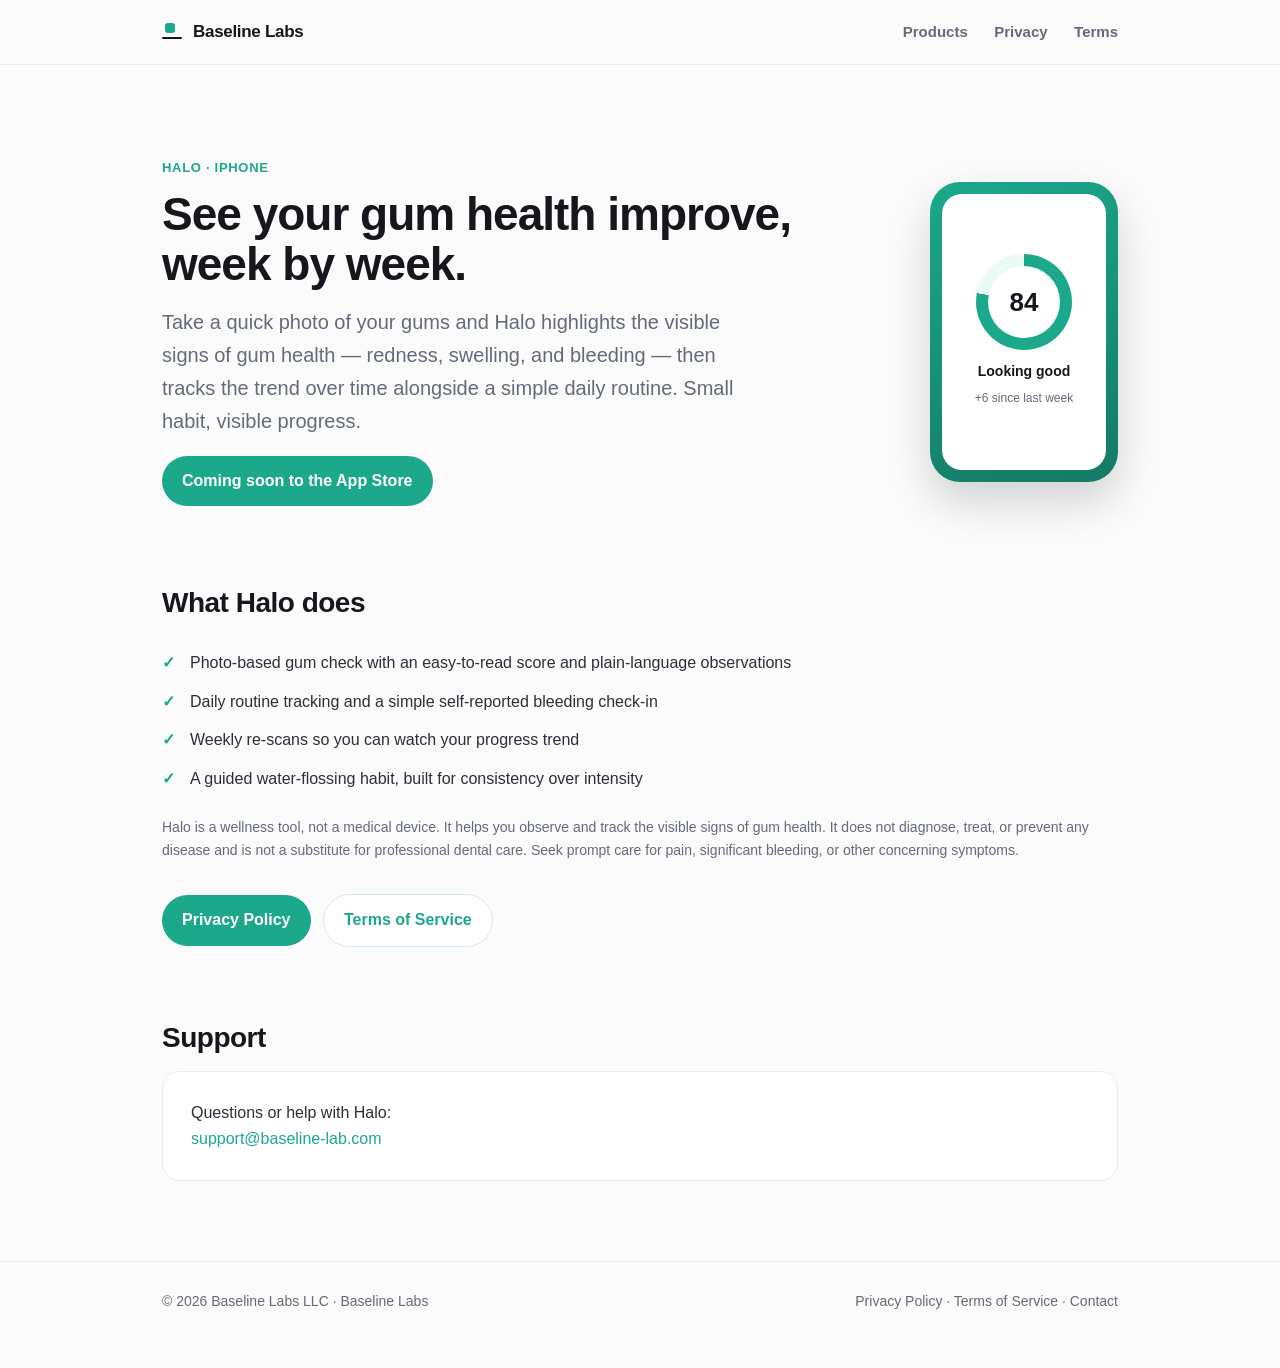
==== halo/index.html @ fb46b7c4 "Redesign as a product-studio site with per-product IA Reposition Baseline Labs as a domain-agnostic " ====
<!doctype html>
<html lang="en">
<head>
  <meta charset="utf-8" />
  <meta name="viewport" content="width=device-width, initial-scale=1" />
  <title>Halo — see your gum health improve, week by week</title>
  <meta name="description" content="Halo is a gum-health wellness app for iPhone. Take a quick photo, track the visible signs of gum health, and build a daily routine. A wellness tool, not a medical device." />
  <link rel="stylesheet" href="/styles.css" />
</head>
<body class="theme-halo">
  <header class="site-header">
    <div class="wrap">
      <a class="brand" href="/"><span class="mark"></span> Baseline Labs</a>
      <nav class="nav">
        <a href="/#products">Products</a>
        <a href="/halo/privacy.html">Privacy</a>
        <a href="/halo/terms.html">Terms</a>
      </nav>
    </div>
  </header>

  <main>
    <div class="wrap">
      <section class="hero">
        <div class="product-card featured" style="border:none; background:transparent; padding:0">
          <div class="pc-body">
            <div class="eyebrow">Halo · iPhone</div>
            <h1>See your gum health improve, week by week.</h1>
            <p class="lead">
              Take a quick photo of your gums and Halo highlights the visible signs of gum health —
              redness, swelling, and bleeding — then tracks the trend over time alongside a simple daily
              routine. Small habit, visible progress.
            </p>
            <div>
              <a class="btn" href="#" aria-disabled="true">Coming soon to the App Store</a>
            </div>
          </div>
          <div class="phone" aria-hidden="true">
            <div class="screen">
              <div class="ring"><span>84</span></div>
              <div class="cap">Looking good</div>
              <div class="sub">+6 since last week</div>
            </div>
          </div>
        </div>
      </section>

      <section>
        <div class="section-head">
          <h2>What Halo does</h2>
        </div>
        <ul class="feature-list">
          <li>Photo-based gum check with an easy-to-read score and plain-language observations</li>
          <li>Daily routine tracking and a simple self-reported bleeding check-in</li>
          <li>Weekly re-scans so you can watch your progress trend</li>
          <li>A guided water-flossing habit, built for consistency over intensity</li>
        </ul>
        <p class="disclaimer">
          Halo is a wellness tool, not a medical device. It helps you observe and track the visible signs of
          gum health. It does not diagnose, treat, or prevent any disease and is not a substitute for
          professional dental care. Seek prompt care for pain, significant bleeding, or other concerning
          symptoms.
        </p>
        <div>
          <a class="btn" href="/halo/privacy.html">Privacy Policy</a>
          <a class="btn ghost" href="/halo/terms.html">Terms of Service</a>
        </div>
      </section>

      <section id="contact">
        <h2>Support</h2>
        <div class="contact">
          <p style="margin:0">
            Questions or help with Halo:<br />
            <a href="mailto:support@baseline-lab.com">support@baseline-lab.com</a>
          </p>
        </div>
      </section>
    </div>
  </main>

  <footer class="site-footer">
    <div class="wrap">
      <span>© 2026 Baseline Labs LLC · <a href="/">Baseline Labs</a></span>
      <span>
        <a href="/halo/privacy.html">Privacy Policy</a> ·
        <a href="/halo/terms.html">Terms of Service</a> ·
        <a href="mailto:support@baseline-lab.com">Contact</a>
      </span>
    </div>
  </footer>
</body>
</html>
---- styles.css ----
/* Baseline Labs — product studio site. Static, no build step.
   Parent brand is neutral; each product overrides --accent via a theme class
   on <body> (e.g. .theme-halo). Add a product = pick a color, drop a card. */
:root {
  --ink: #15171c;
  --body: #2b2f38;
  --muted: #646b78;
  --line: #e9ebef;
  --bg: #fbfbfc;
  --surface: #ffffff;

  /* Parent (Baseline Labs) accent — calm indigo */
  --accent: #4b56d2;
  --accent-soft: #eef0fd;
  --accent-line: #d8ddfa;

  --maxw: 1000px;
  --radius: 16px;
}
/* Per-product theme: Halo = teal */
.theme-halo {
  --accent: #1CA88B;
  --accent-soft: #eafaf5;
  --accent-line: #cdeee4;
}

* { box-sizing: border-box; }
html { scroll-behavior: smooth; }
body {
  margin: 0; background: var(--bg); color: var(--body);
  font: 16px/1.65 -apple-system, BlinkMacSystemFont, "Segoe UI", Roboto, Helvetica, Arial, sans-serif;
  -webkit-font-smoothing: antialiased;
}
a { color: var(--accent); text-decoration: none; }
a:hover { text-decoration: underline; }
.wrap { max-width: var(--maxw); margin: 0 auto; padding: 0 22px; }
.narrow { max-width: 720px; }

/* Header */
.site-header {
  position: sticky; top: 0; z-index: 10;
  background: rgba(251,251,252,0.86); backdrop-filter: saturate(180%) blur(10px);
  border-bottom: 1px solid var(--line);
}
.site-header .wrap { display: flex; align-items: center; justify-content: space-between; height: 64px; }
.brand { display: flex; align-items: center; gap: 11px; font-weight: 800; color: var(--ink); letter-spacing: -0.3px; font-size: 17px; }
.brand:hover { text-decoration: none; }
/* CSS-only "baseline" mark: a small square resting on a baseline */
.mark { position: relative; width: 20px; height: 20px; display: inline-block; flex: 0 0 auto; }
.mark::before { content: ""; position: absolute; left: 3px; top: 1px; width: 10px; height: 10px; background: var(--accent); border-radius: 3px; }
.mark::after  { content: ""; position: absolute; left: 0; bottom: 3px; width: 20px; height: 2px; background: var(--ink); border-radius: 2px; }
.nav a { color: var(--muted); font-weight: 600; font-size: 15px; margin-left: 22px; }
.nav a:hover { color: var(--ink); text-decoration: none; }

/* Hero */
.hero { padding: 92px 0 40px; }
.eyebrow { color: var(--accent); font-weight: 700; letter-spacing: 0.7px; text-transform: uppercase; font-size: 13px; }
h1 { font-size: 46px; line-height: 1.08; letter-spacing: -1px; color: var(--ink); margin: 12px 0 16px; max-width: 760px; }
.hero .lead { font-size: 20px; color: var(--muted); max-width: 600px; }

/* Sections */
section { padding: 34px 0; }
.section-head { margin-bottom: 8px; }
h2 { font-size: 28px; letter-spacing: -0.5px; color: var(--ink); margin: 0 0 6px; }
h3 { font-size: 18px; color: var(--ink); margin: 0 0 6px; }
.lead { color: var(--muted); max-width: 640px; }

/* Products grid */
.products { display: grid; grid-template-columns: 1fr 1fr; gap: 18px; margin-top: 24px; }
.product-card {
  background: var(--surface); border: 1px solid var(--line); border-radius: 20px;
  padding: 26px; display: flex; flex-direction: column; transition: border-color .15s, transform .15s;
}
.product-card:hover { text-decoration: none; border-color: var(--accent-line); transform: translateY(-2px); }
.product-card.featured { grid-column: 1 / -1; flex-direction: row; gap: 28px; align-items: center; }
.product-card .pc-body { flex: 1; }
.product-logo {
  width: 52px; height: 52px; border-radius: 14px; display: grid; place-items: center;
  font-size: 26px; margin-bottom: 14px;
}
.product-card.featured .product-logo { margin-bottom: 0; }
.tag {
  display: inline-block; background: var(--accent-soft); border: 1px solid var(--accent-line);
  color: var(--accent); font-weight: 700; font-size: 11px; letter-spacing: 0.5px;
  text-transform: uppercase; padding: 4px 10px; border-radius: 999px; margin-bottom: 12px;
}
.product-card h3 { font-size: 22px; }
.product-card p { color: var(--muted); margin: 6px 0 0; }
.product-card .cta-row { margin-top: 16px; font-weight: 700; color: var(--accent); }
.more-card {
  border: 1px dashed var(--line); background: transparent; color: var(--muted);
  display: grid; place-items: center; text-align: center; min-height: 150px; border-radius: 20px;
}
@media (max-width: 760px) {
  .products { grid-template-columns: 1fr; }
  .product-card.featured { flex-direction: column; align-items: flex-start; }
  h1 { font-size: 34px; }
}

/* Phone mockup (CSS-only, asset-free) */
.phone {
  width: 188px; height: 300px; border-radius: 30px; flex: 0 0 auto;
  background: linear-gradient(160deg, var(--accent), color-mix(in srgb, var(--accent) 60%, #08352c));
  padding: 12px; box-shadow: 0 20px 40px rgba(20,30,28,0.18);
}
.phone .screen {
  width: 100%; height: 100%; border-radius: 20px; background: #fff;
  display: flex; flex-direction: column; align-items: center; justify-content: center; gap: 6px;
}
.phone .ring {
  width: 96px; height: 96px; border-radius: 50%;
  background: conic-gradient(var(--accent) 78%, var(--accent-soft) 0);
  display: grid; place-items: center; margin-bottom: 4px;
}
.phone .ring span { width: 72px; height: 72px; border-radius: 50%; background: #fff; display: grid; place-items: center; font-weight: 800; font-size: 26px; color: var(--ink); }
.phone .cap { font-weight: 800; color: var(--ink); font-size: 14px; }
.phone .sub { color: var(--muted); font-size: 12px; }

/* Values band */
.values { display: grid; grid-template-columns: repeat(3, 1fr); gap: 18px; margin-top: 22px; }
.value { background: var(--surface); border: 1px solid var(--line); border-radius: var(--radius); padding: 22px; }
.value .vi { font-size: 20px; }
@media (max-width: 760px) { .values { grid-template-columns: 1fr; } }

/* Buttons */
.btn {
  display: inline-block; margin-top: 18px; background: var(--accent); color: #fff;
  font-weight: 700; padding: 12px 20px; border-radius: 999px;
}
.btn:hover { text-decoration: none; opacity: 0.92; }
.btn.ghost { background: var(--surface); color: var(--accent); border: 1px solid var(--accent-line); margin-left: 8px; }
.feature-list { list-style: none; padding: 0; margin: 18px 0 0; }
.feature-list li { padding: 6px 0 6px 28px; position: relative; color: var(--body); }
.feature-list li::before { content: "✓"; color: var(--accent); font-weight: 800; position: absolute; left: 0; }
.disclaimer { color: var(--muted); font-size: 14px; margin-top: 18px; }

/* Contact */
.contact { background: var(--surface); border: 1px solid var(--line); border-radius: 18px; padding: 28px; margin-top: 10px; }

/* Legal pages */
.legal { padding: 44px 0 70px; }
.legal .meta { color: var(--muted); font-size: 14px; margin: 4px 0 26px; }
.legal h2 { font-size: 20px; margin: 32px 0 8px; }
.legal h3 { font-size: 16px; margin: 18px 0 4px; }
.callout { background: var(--accent-soft); border: 1px solid var(--accent-line); border-radius: 12px; padding: 14px 16px; margin: 18px 0; }
table { width: 100%; border-collapse: collapse; margin: 12px 0; font-size: 14px; }
th, td { text-align: left; padding: 9px 10px; border-bottom: 1px solid var(--line); vertical-align: top; }
th { color: var(--muted); }

/* Footer */
.site-footer { border-top: 1px solid var(--line); margin-top: 46px; padding: 28px 0 54px; color: var(--muted); font-size: 14px; }
.site-footer .wrap { display: flex; flex-wrap: wrap; gap: 8px 18px; align-items: center; justify-content: space-between; }
.site-footer a { color: var(--muted); }
.site-footer a:hover { color: var(--ink); }
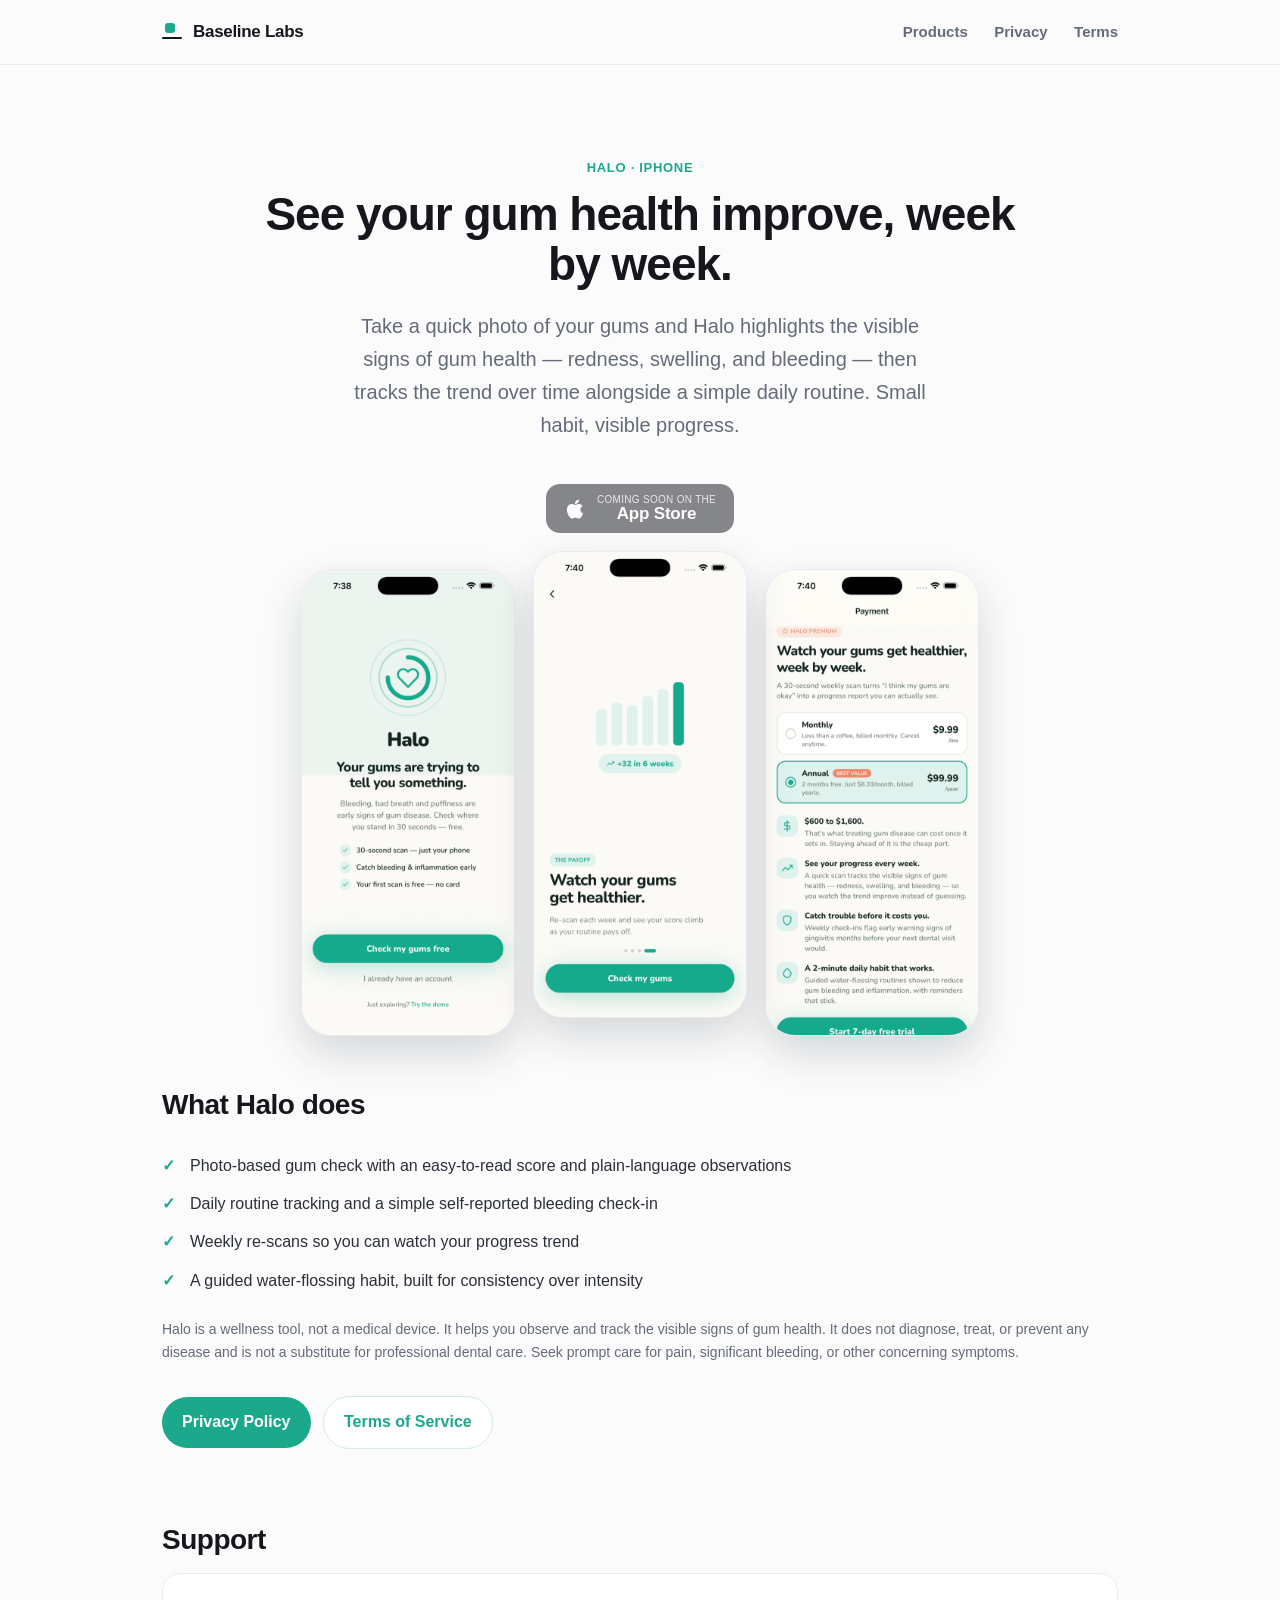
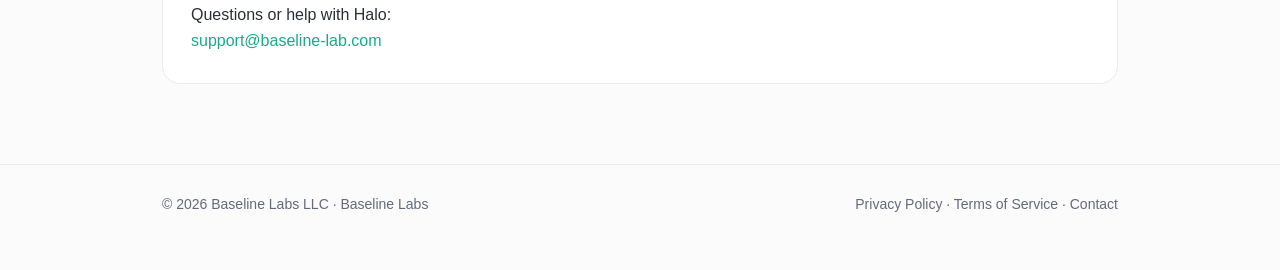
==== commit 4abc02bc: "Halo page: real App Store screenshots + App Store badge Replace the CSS phone mockup with the three " ====
--- a/halo/index.html
+++ b/halo/index.html
@@ -21,27 +21,28 @@
 
   <main>
     <div class="wrap">
-      <section class="hero">
-        <div class="product-card featured" style="border:none; background:transparent; padding:0">
-          <div class="pc-body">
-            <div class="eyebrow">Halo · iPhone</div>
-            <h1>See your gum health improve, week by week.</h1>
-            <p class="lead">
-              Take a quick photo of your gums and Halo highlights the visible signs of gum health —
-              redness, swelling, and bleeding — then tracks the trend over time alongside a simple daily
-              routine. Small habit, visible progress.
-            </p>
-            <div>
-              <a class="btn" href="#" aria-disabled="true">Coming soon to the App Store</a>
-            </div>
-          </div>
-          <div class="phone" aria-hidden="true">
-            <div class="screen">
-              <div class="ring"><span>84</span></div>
-              <div class="cap">Looking good</div>
-              <div class="sub">+6 since last week</div>
-            </div>
-          </div>
+      <section class="hero" style="text-align:center; padding-bottom:12px">
+        <div class="eyebrow">Halo · iPhone</div>
+        <h1 style="margin-left:auto; margin-right:auto">See your gum health improve, week by week.</h1>
+        <p class="lead" style="margin-left:auto; margin-right:auto">
+          Take a quick photo of your gums and Halo highlights the visible signs of gum health —
+          redness, swelling, and bleeding — then tracks the trend over time alongside a simple daily
+          routine. Small habit, visible progress.
+        </p>
+
+        <!-- App Store badge. Halo is in TestFlight, not publicly released yet, so this is
+             intentionally not linked. When the app goes live, replace this <span> with:
+             <a class="appstore-badge" href="https://apps.apple.com/app/id6757731255"> ... </a>
+             and change the small line to "DOWNLOAD ON THE". -->
+        <span class="appstore-badge soon" title="Halo is in beta — coming soon to the App Store">
+          <svg viewBox="0 0 384 512" fill="currentColor" aria-hidden="true"><path d="M318.7 268.7c-.2-36.7 16.4-64.4 50-84.8-18.8-26.9-47.2-41.7-84.7-44.6-35.5-2.8-74.3 20.7-88.5 20.7-15 0-49.4-19.7-76.4-19.7C63.3 141.2 4 184.8 4 273.5q0 39.3 14.4 81.2c12.8 36.7 59 126.7 107.2 125.2 25.2-.6 43-17.9 75.8-17.9 31.8 0 48.3 17.9 76.4 17.9 48.6-.7 90.4-82.5 102.6-119.3-65.2-30.7-61.7-90-61.7-91.9zm-56.6-164.2c27.3-32.4 24.8-61.9 24-72.5-24.1 1.4-52 16.4-67.9 34.9-17.5 19.8-27.8 44.3-25.6 71.9 26.1 2 49.9-11.4 69.5-34.3z"/></svg>
+          <span class="ab-txt"><small>COMING SOON ON THE</small><b>App&nbsp;Store</b></span>
+        </span>
+
+        <div class="screens">
+          <div class="shot"><img src="/halo/img/01-landing.png" width="214" height="465" loading="lazy" alt="Halo — your gums are trying to tell you something" /></div>
+          <div class="shot raise"><img src="/halo/img/02-onboarding.png" width="214" height="465" loading="lazy" alt="Halo — watch your gums get healthier, week by week" /></div>
+          <div class="shot"><img src="/halo/img/03-paywall.png" width="214" height="465" loading="lazy" alt="Halo Premium plans" /></div>
         </div>
       </section>
 
--- a/styles.css
+++ b/styles.css
@@ -97,24 +97,24 @@
   h1 { font-size: 34px; }
 }
 
-/* Phone mockup (CSS-only, asset-free) */
-.phone {
-  width: 188px; height: 300px; border-radius: 30px; flex: 0 0 auto;
-  background: linear-gradient(160deg, var(--accent), color-mix(in srgb, var(--accent) 60%, #08352c));
-  padding: 12px; box-shadow: 0 20px 40px rgba(20,30,28,0.18);
+/* Phone screenshots showcase */
+.screens { display: flex; gap: 18px; justify-content: center; align-items: flex-start; flex-wrap: wrap; margin-top: 36px; }
+.shot { width: 214px; border-radius: 30px; overflow: hidden; background: #fff; border: 1px solid var(--line); box-shadow: 0 18px 42px rgba(20,30,28,0.16); }
+.shot img { width: 100%; display: block; }
+.shot.raise { transform: translateY(-18px); }
+@media (max-width: 760px) { .shot { width: 168px; } .shot.raise { transform: none; } }
+
+/* App Store badge */
+.appstore-badge {
+  display: inline-flex; align-items: center; gap: 11px; background: #111418; color: #fff;
+  padding: 10px 18px; border-radius: 14px; margin-top: 22px; line-height: 1.1;
 }
-.phone .screen {
-  width: 100%; height: 100%; border-radius: 20px; background: #fff;
-  display: flex; flex-direction: column; align-items: center; justify-content: center; gap: 6px;
-}
-.phone .ring {
-  width: 96px; height: 96px; border-radius: 50%;
-  background: conic-gradient(var(--accent) 78%, var(--accent-soft) 0);
-  display: grid; place-items: center; margin-bottom: 4px;
-}
-.phone .ring span { width: 72px; height: 72px; border-radius: 50%; background: #fff; display: grid; place-items: center; font-weight: 800; font-size: 26px; color: var(--ink); }
-.phone .cap { font-weight: 800; color: var(--ink); font-size: 14px; }
-.phone .sub { color: var(--muted); font-size: 12px; }
+.appstore-badge:hover { text-decoration: none; opacity: 0.92; }
+.appstore-badge svg { width: 22px; height: 22px; flex: 0 0 auto; }
+.appstore-badge .ab-txt { display: flex; flex-direction: column; }
+.appstore-badge .ab-txt small { font-size: 10px; opacity: 0.82; letter-spacing: 0.3px; }
+.appstore-badge .ab-txt b { font-size: 17px; font-weight: 700; letter-spacing: -0.2px; }
+.appstore-badge.soon { opacity: 0.5; pointer-events: none; }
 
 /* Values band */
 .values { display: grid; grid-template-columns: repeat(3, 1fr); gap: 18px; margin-top: 22px; }
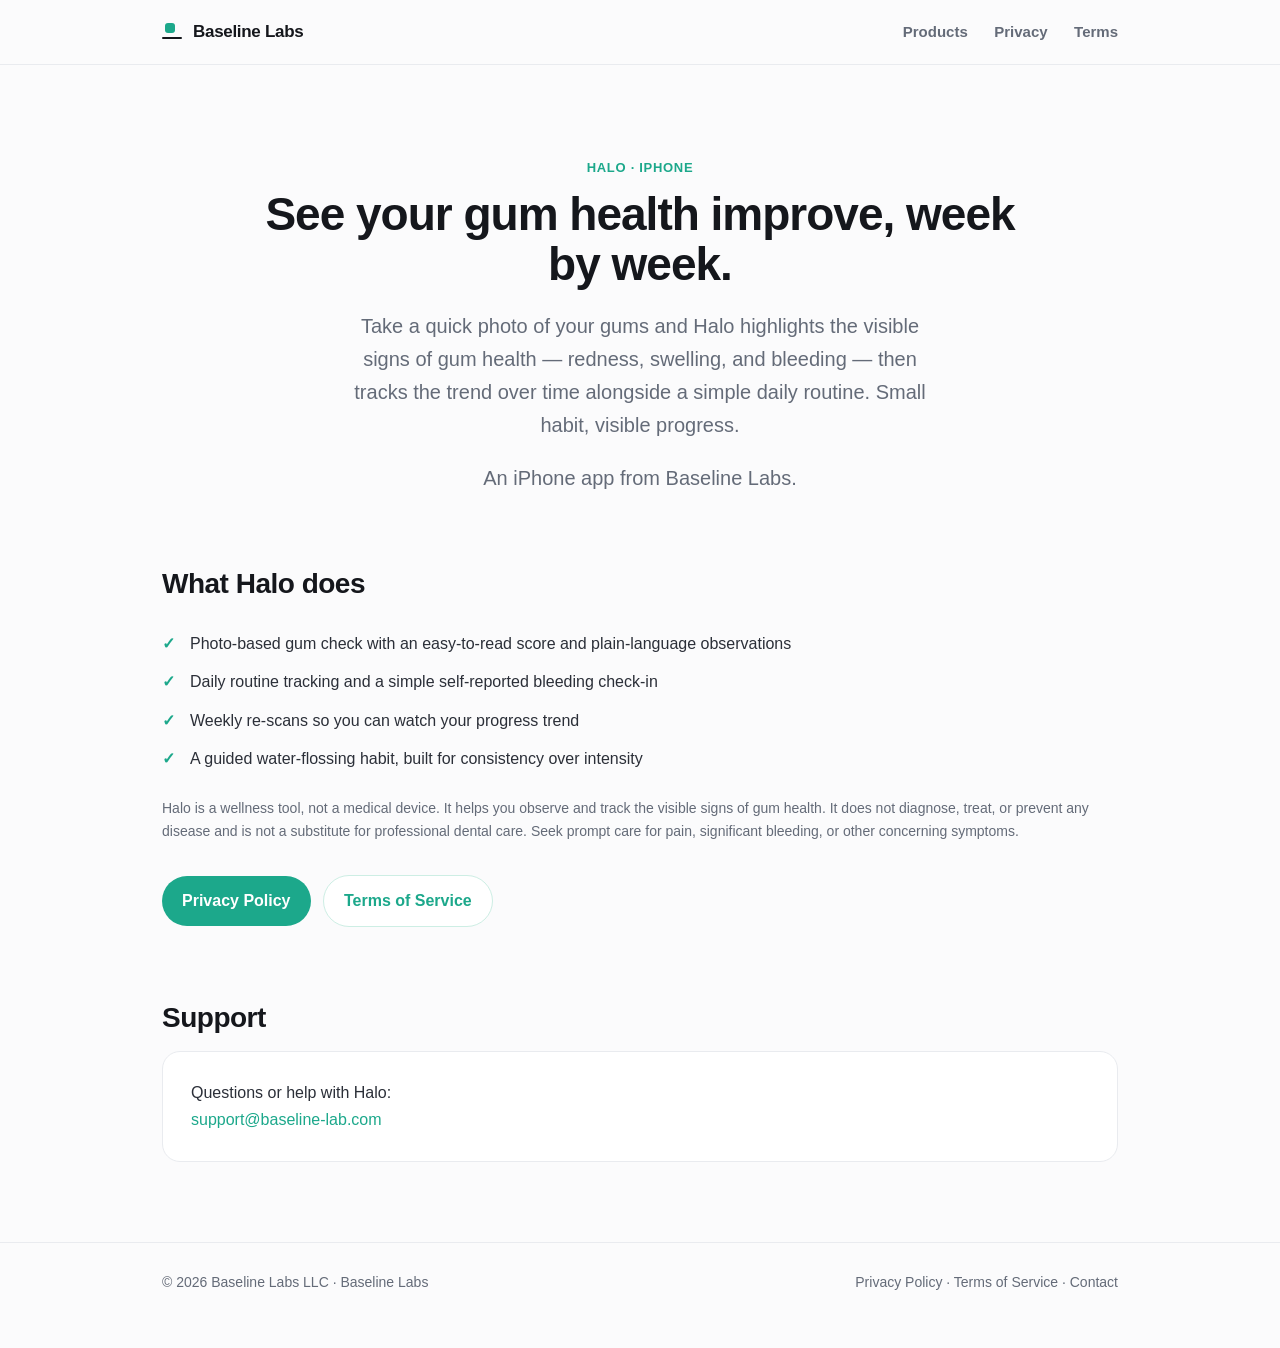
==== commit 864e8584: "Lower the site's public profile De-market the Halo page (drop the screenshot showcase and App Store " ====
--- a/halo/index.html
+++ b/halo/index.html
@@ -3,6 +3,7 @@
 <head>
   <meta charset="utf-8" />
   <meta name="viewport" content="width=device-width, initial-scale=1" />
+  <meta name="robots" content="noindex, nofollow, noarchive, nosnippet" />
   <title>Halo — see your gum health improve, week by week</title>
   <meta name="description" content="Halo is a gum-health wellness app for iPhone. Take a quick photo, track the visible signs of gum health, and build a daily routine. A wellness tool, not a medical device." />
   <link rel="stylesheet" href="/styles.css" />
@@ -30,20 +31,7 @@
           routine. Small habit, visible progress.
         </p>
 
-        <!-- App Store badge. Halo is in TestFlight, not publicly released yet, so this is
-             intentionally not linked. When the app goes live, replace this <span> with:
-             <a class="appstore-badge" href="https://apps.apple.com/app/id6757731255"> ... </a>
-             and change the small line to "DOWNLOAD ON THE". -->
-        <span class="appstore-badge soon" title="Halo is in beta — coming soon to the App Store">
-          <svg viewBox="0 0 384 512" fill="currentColor" aria-hidden="true"><path d="M318.7 268.7c-.2-36.7 16.4-64.4 50-84.8-18.8-26.9-47.2-41.7-84.7-44.6-35.5-2.8-74.3 20.7-88.5 20.7-15 0-49.4-19.7-76.4-19.7C63.3 141.2 4 184.8 4 273.5q0 39.3 14.4 81.2c12.8 36.7 59 126.7 107.2 125.2 25.2-.6 43-17.9 75.8-17.9 31.8 0 48.3 17.9 76.4 17.9 48.6-.7 90.4-82.5 102.6-119.3-65.2-30.7-61.7-90-61.7-91.9zm-56.6-164.2c27.3-32.4 24.8-61.9 24-72.5-24.1 1.4-52 16.4-67.9 34.9-17.5 19.8-27.8 44.3-25.6 71.9 26.1 2 49.9-11.4 69.5-34.3z"/></svg>
-          <span class="ab-txt"><small>COMING SOON ON THE</small><b>App&nbsp;Store</b></span>
-        </span>
-
-        <div class="screens">
-          <div class="shot"><img src="/halo/img/01-landing.png" width="214" height="465" loading="lazy" alt="Halo — your gums are trying to tell you something" /></div>
-          <div class="shot raise"><img src="/halo/img/02-onboarding.png" width="214" height="465" loading="lazy" alt="Halo — watch your gums get healthier, week by week" /></div>
-          <div class="shot"><img src="/halo/img/03-paywall.png" width="214" height="465" loading="lazy" alt="Halo Premium plans" /></div>
-        </div>
+        <p class="lead" style="margin-left:auto; margin-right:auto; color:var(--muted)">An iPhone app from Baseline Labs.</p>
       </section>
 
       <section>
